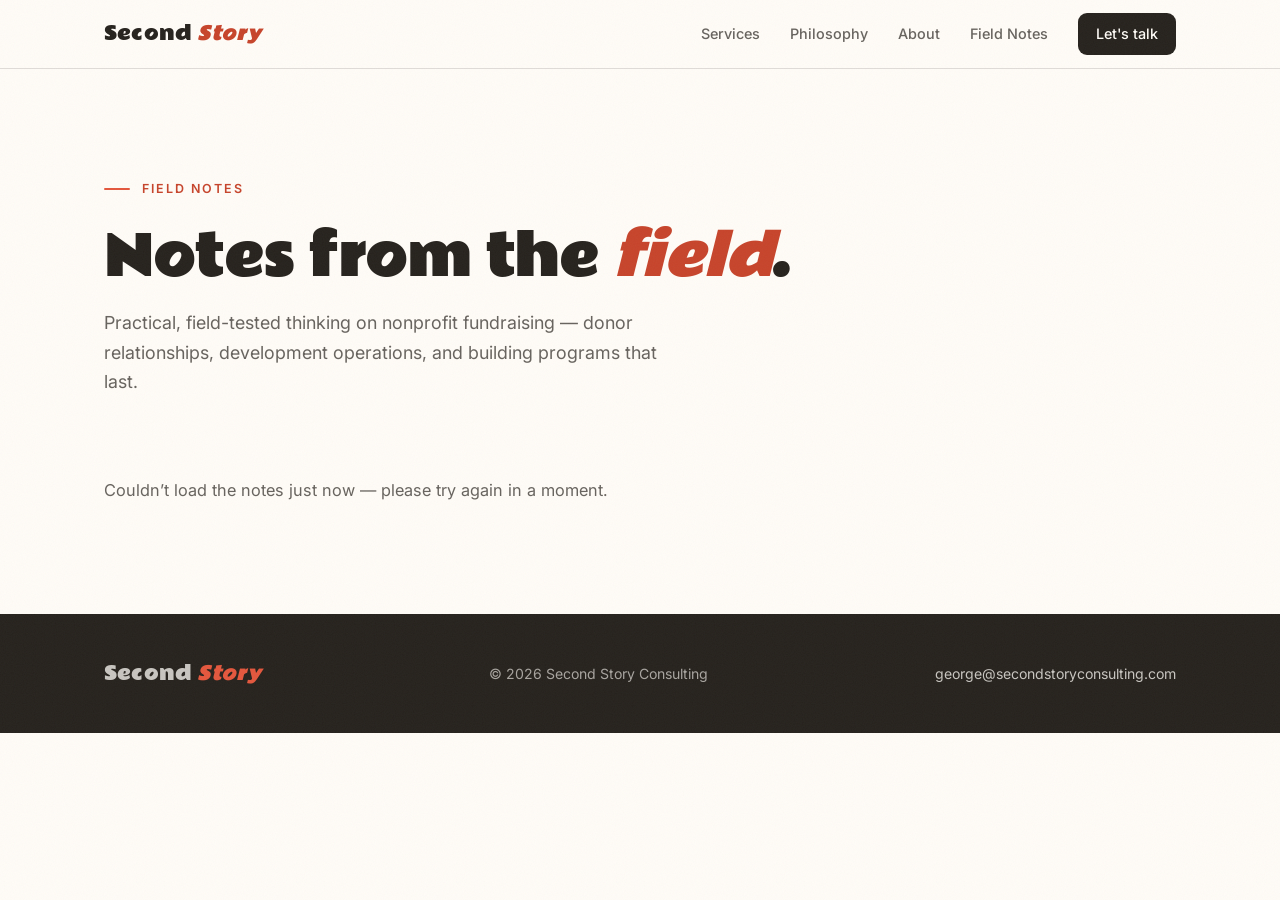
==== blog.html @ 9977c3b1 "Titles: Cooper BT stack (Rammetto One webfont fallback), retire Fraunces Co-Authored-By: Claude Fabl" ====
<!DOCTYPE html>
<html lang="en">
<head>
  <meta charset="UTF-8">
  <meta name="viewport" content="width=device-width, initial-scale=1.0">
  <title>Field Notes — Second Story Consulting</title>
  <meta name="description" content="Field notes on nonprofit fundraising from Second Story Consulting — donor relationships, development operations, and building programs that last.">

  <link rel="icon" href="data:image/svg+xml,%3Csvg xmlns='http://www.w3.org/2000/svg' viewBox='0 0 64 64'%3E%3Crect width='64' height='64' rx='14' fill='%23E4573D'/%3E%3Cpath d='M20 40c0 4.4 4.5 7 11 7 7.2 0 12-3.2 12-8.6 0-4.8-3.4-7-9.8-8.6l-3.5-.9c-4-1-5.7-2.2-5.7-4.5 0-2.7 2.7-4.4 6.8-4.4 4.3 0 6.9 1.8 7.3 4.8h5.5c-.3-5.7-5.2-9.4-12.7-9.4-7.1 0-12.2 3.6-12.2 9.2 0 4.6 3.2 6.9 9.2 8.4l3.6.9c4.4 1.1 6.2 2.3 6.2 4.8 0 2.9-3 4.7-7.5 4.7-4.7 0-7.7-1.9-8.2-5h-5.5z' fill='%23FFFCF7'/%3E%3C/svg%3E">

  <link rel="preconnect" href="https://fonts.googleapis.com">
  <link rel="preconnect" href="https://fonts.gstatic.com" crossorigin>
  <link href="https://fonts.googleapis.com/css2?family=Rammetto+One&family=Inter:wght@400;500;600&display=swap" rel="stylesheet">

  <style>
    /* Design tokens — kept in sync with index.html */
    :root {
      --paper: #FFFCF7;
      --paper-soft: #F8F2E7;
      --ink: #26221D;
      --ink-dim: rgba(38, 34, 29, 0.70);
      --ink-faint: rgba(38, 34, 29, 0.48);
      --line: rgba(38, 34, 29, 0.14);
      --coral: #E4573D;
      --coral-deep: #C7442B;
      --teal: #14766B;
      --marigold: #DE9A2E;
      --blush: #FAE7E0;
      --mint:  #E3EFE9;
      --gold:  #F8EDD5;
      --font-display: "Cooper BT", "Cooper Black", "Cooper Std", "Rammetto One", Georgia, serif;
      --font-body: "Inter", -apple-system, BlinkMacSystemFont, sans-serif;
      --container: 1120px;
      --radius: 14px;
      --radius-sm: 9px;
    }
    * { margin: 0; padding: 0; box-sizing: border-box; }
    html { scroll-behavior: smooth; }
    body {
      background: var(--paper);
      color: var(--ink);
      font-family: var(--font-body);
      font-size: 17px;
      line-height: 1.65;
      -webkit-font-smoothing: antialiased;
      overflow-x: hidden;
    }
    body::after {
      content: "";
      position: fixed;
      inset: 0;
      z-index: 200;
      pointer-events: none;
      opacity: 0.045;
      background-image: url("data:image/svg+xml,%3Csvg xmlns='http://www.w3.org/2000/svg' width='160' height='160'%3E%3Cfilter id='n'%3E%3CfeTurbulence type='fractalNoise' baseFrequency='0.9' numOctaves='2'/%3E%3C/filter%3E%3Crect width='160' height='160' filter='url(%23n)'/%3E%3C/svg%3E");
    }
    ::selection { background: var(--marigold); color: var(--ink); }
    a { color: inherit; }
    a:focus-visible, button:focus-visible { outline: 2px solid var(--coral-deep); outline-offset: 3px; }
    .container { max-width: var(--container); margin: 0 auto; padding: 0 24px; }

    .nav {
      position: fixed; top: 0; left: 0; right: 0; z-index: 100;
      backdrop-filter: blur(14px); -webkit-backdrop-filter: blur(14px);
      background: rgba(255, 252, 247, 0.82);
      border-bottom: 1px solid var(--line);
    }
    .nav-inner { display: flex; align-items: center; justify-content: space-between; height: 68px; }
    .wordmark { font-family: var(--font-display); font-weight: 500; font-size: 1.18rem; letter-spacing: 0.01em; text-decoration: none; }
    .wordmark em { font-style: italic; color: var(--coral-deep); }
    .nav-links { display: flex; align-items: center; gap: 30px; font-size: 0.9rem; font-weight: 500; }
    .nav-links a { text-decoration: none; color: var(--ink-dim); transition: color 0.2s ease; }
    .nav-links a:hover { color: var(--ink); }
    .nav-cta { color: var(--paper) !important; background: var(--ink); padding: 9px 18px; border-radius: var(--radius-sm); transition: background 0.2s ease; }
    .nav-cta:hover { background: var(--coral-deep); }

    .eyebrow {
      display: inline-flex; align-items: center; gap: 12px;
      font-size: 0.78rem; font-weight: 600; letter-spacing: 0.16em;
      text-transform: uppercase; color: var(--coral-deep); margin-bottom: 28px;
    }
    .eyebrow::before { content: ""; width: 26px; height: 2px; border-radius: 2px; background: var(--coral); }

    .page-head { padding: 170px 0 30px; }
    .page-head h1 {
      font-family: var(--font-display); font-weight: 400;
      font-size: clamp(2.4rem, 4.4vw, 3.6rem); line-height: 1.08;
      letter-spacing: -0.02em; margin-bottom: 20px; text-wrap: balance;
    }
    .page-head h1 em { font-style: italic; font-weight: 500; color: var(--coral-deep); }
    .page-head p { font-size: 1.12rem; color: var(--ink-dim); max-width: 560px; }

    .posts { padding: 50px 0 110px; }
    .post-list { display: grid; gap: 26px; max-width: 780px; }
    .post-card {
      display: block; text-decoration: none;
      background: var(--paper-soft);
      border-radius: var(--radius);
      padding: 34px 32px;
      box-shadow: 0 1px 2px rgba(38, 34, 29, 0.05), 0 14px 34px rgba(38, 34, 29, 0.10);
      transition: transform 0.15s ease-out, box-shadow 0.3s ease;
    }
    .post-card:hover {
      transform: translateY(-4px);
      box-shadow: 0 2px 4px rgba(38, 34, 29, 0.06), 0 24px 50px rgba(38, 34, 29, 0.16);
    }
    .post-card:nth-child(3n+1) { background: var(--blush); }
    .post-card:nth-child(3n+2) { background: var(--mint); }
    .post-card:nth-child(3n)   { background: var(--gold); }
    .post-date { font-size: 0.8rem; font-weight: 600; letter-spacing: 0.1em; text-transform: uppercase; color: var(--ink-faint); }
    .post-card h2 {
      font-family: var(--font-display); font-weight: 500;
      font-size: 1.5rem; line-height: 1.25; margin: 10px 0 12px;
    }
    .post-card p { color: var(--ink-dim); font-size: 0.98rem; margin-bottom: 16px; }
    .read-more {
      font-size: 0.92rem; font-weight: 500; color: var(--coral-deep);
      border-bottom: 2px solid var(--marigold); padding-bottom: 2px;
    }
    .list-note { color: var(--ink-dim); font-size: 1.02rem; max-width: 560px; }

    footer { background: var(--ink); color: rgba(255, 252, 247, 0.6); padding: 44px 0; }
    .footer-inner { display: flex; align-items: center; justify-content: space-between; gap: 16px; flex-wrap: wrap; font-size: 0.88rem; }
    footer .wordmark { color: var(--paper); }
    footer .wordmark em { color: var(--coral); }
    .footer-inner a { color: rgba(255, 252, 247, 0.75); text-decoration: none; }
    .footer-inner a:hover { color: var(--paper); }

    @media (max-width: 900px) {
      .page-head { padding: 130px 0 10px; }
      .nav-links { gap: 18px; }
      .nav-links a:not(.nav-cta) { display: none; }
    }
    @media (prefers-reduced-motion: reduce) {
      html { scroll-behavior: auto; }
      .post-card { transition: none; }
    }
  </style>
</head>
<body>

  <nav class="nav">
    <div class="container nav-inner">
      <a class="wordmark" href="index.html">Second <em>Story</em></a>
      <div class="nav-links">
        <a href="index.html#services">Services</a>
        <a href="index.html#philosophy">Philosophy</a>
        <a href="index.html#about">About</a>
        <a href="blog.html">Field Notes</a>
        <a class="nav-cta" href="index.html#contact">Let's talk</a>
      </div>
    </div>
  </nav>

  <header class="page-head">
    <div class="container">
      <span class="eyebrow">Field Notes</span>
      <h1>Notes from the <em>field</em>.</h1>
      <p>Practical, field-tested thinking on nonprofit fundraising — donor relationships, development operations, and building programs that last.</p>
    </div>
  </header>

  <section class="posts">
    <div class="container">
      <div class="post-list" id="post-list">
        <p class="list-note">Loading…</p>
      </div>
    </div>
  </section>

  <footer>
    <div class="container footer-inner">
      <a class="wordmark" href="index.html">Second <em>Story</em></a>
      <span>© 2026 Second Story Consulting</span>
      <a href="mailto:george@secondstoryconsulting.com">george@secondstoryconsulting.com</a>
    </div>
  </footer>

  <script>
    const SUPABASE_URL = "https://ftaqjencknwpdjogkabd.supabase.co";
    const SUPABASE_KEY = "sb_publishable_7B7eOMRW3UggVVGixw0RqA_dXQVs587";
    const list = document.getElementById("post-list");

    // Column-level grants mean anon must name columns explicitly — never select=*
    fetch(`${SUPABASE_URL}/rest/v1/content_items?select=title,slug,excerpt,published_at&order=published_at.desc`, {
      headers: { apikey: SUPABASE_KEY },
    })
      .then((r) => {
        if (!r.ok) throw new Error("bad response");
        return r.json();
      })
      .then((posts) => {
        if (!posts.length) {
          list.innerHTML = '<p class="list-note">The first field note is on its way. Check back soon.</p>';
          return;
        }
        list.innerHTML = "";
        for (const post of posts) {
          const card = document.createElement("a");
          card.className = "post-card";
          card.href = `post.html?slug=${encodeURIComponent(post.slug)}`;
          const date = new Date(post.published_at).toLocaleDateString("en-US", {
            year: "numeric", month: "long", day: "numeric",
          });
          const h2 = document.createElement("h2");
          h2.textContent = post.title;
          const dateEl = document.createElement("span");
          dateEl.className = "post-date";
          dateEl.textContent = date;
          const p = document.createElement("p");
          p.textContent = post.excerpt ?? "";
          const more = document.createElement("span");
          more.className = "read-more";
          more.textContent = "Read the note →";
          card.append(dateEl, h2, p, more);
          list.appendChild(card);
        }
      })
      .catch(() => {
        list.innerHTML = '<p class="list-note">Couldn’t load the notes just now — please try again in a moment.</p>';
      });
  </script>
</body>
</html>
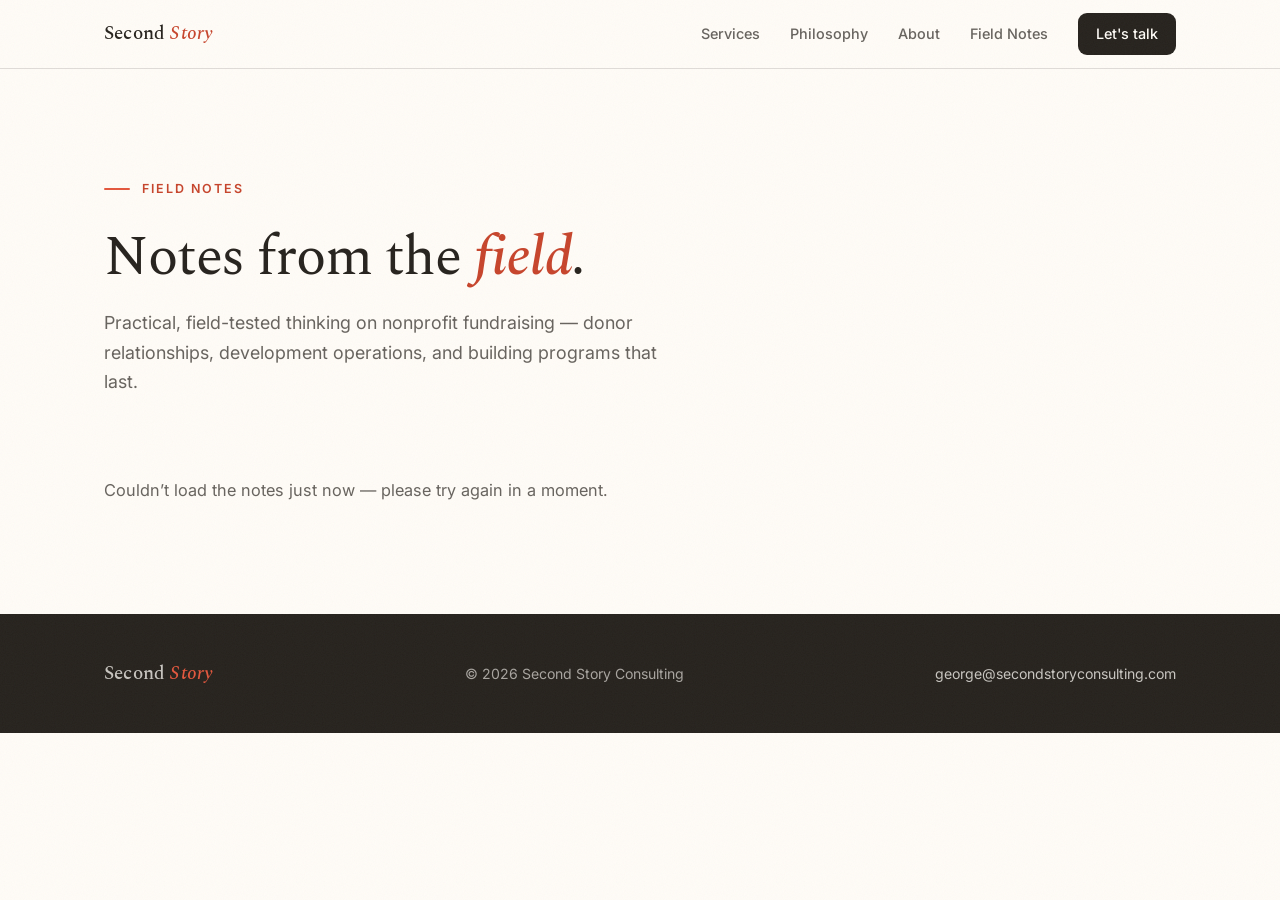
==== commit 472b9c8c: "Titles: Spectral (500-700) replaces Rammetto One as display face Co-Authored-By: Claude Fable 5 <nor" ====
--- a/blog.html
+++ b/blog.html
@@ -10,7 +10,7 @@
 
   <link rel="preconnect" href="https://fonts.googleapis.com">
   <link rel="preconnect" href="https://fonts.gstatic.com" crossorigin>
-  <link href="https://fonts.googleapis.com/css2?family=Rammetto+One&family=Inter:wght@400;500;600&display=swap" rel="stylesheet">
+  <link href="https://fonts.googleapis.com/css2?family=Spectral:wght@500;600;700&family=Inter:wght@400;500;600&display=swap" rel="stylesheet">
 
   <style>
     /* Design tokens — kept in sync with index.html */
@@ -28,7 +28,7 @@
       --blush: #FAE7E0;
       --mint:  #E3EFE9;
       --gold:  #F8EDD5;
-      --font-display: "Cooper BT", "Cooper Black", "Cooper Std", "Rammetto One", Georgia, serif;
+      --font-display: "Spectral", Georgia, serif;
       --font-body: "Inter", -apple-system, BlinkMacSystemFont, sans-serif;
       --container: 1120px;
       --radius: 14px;
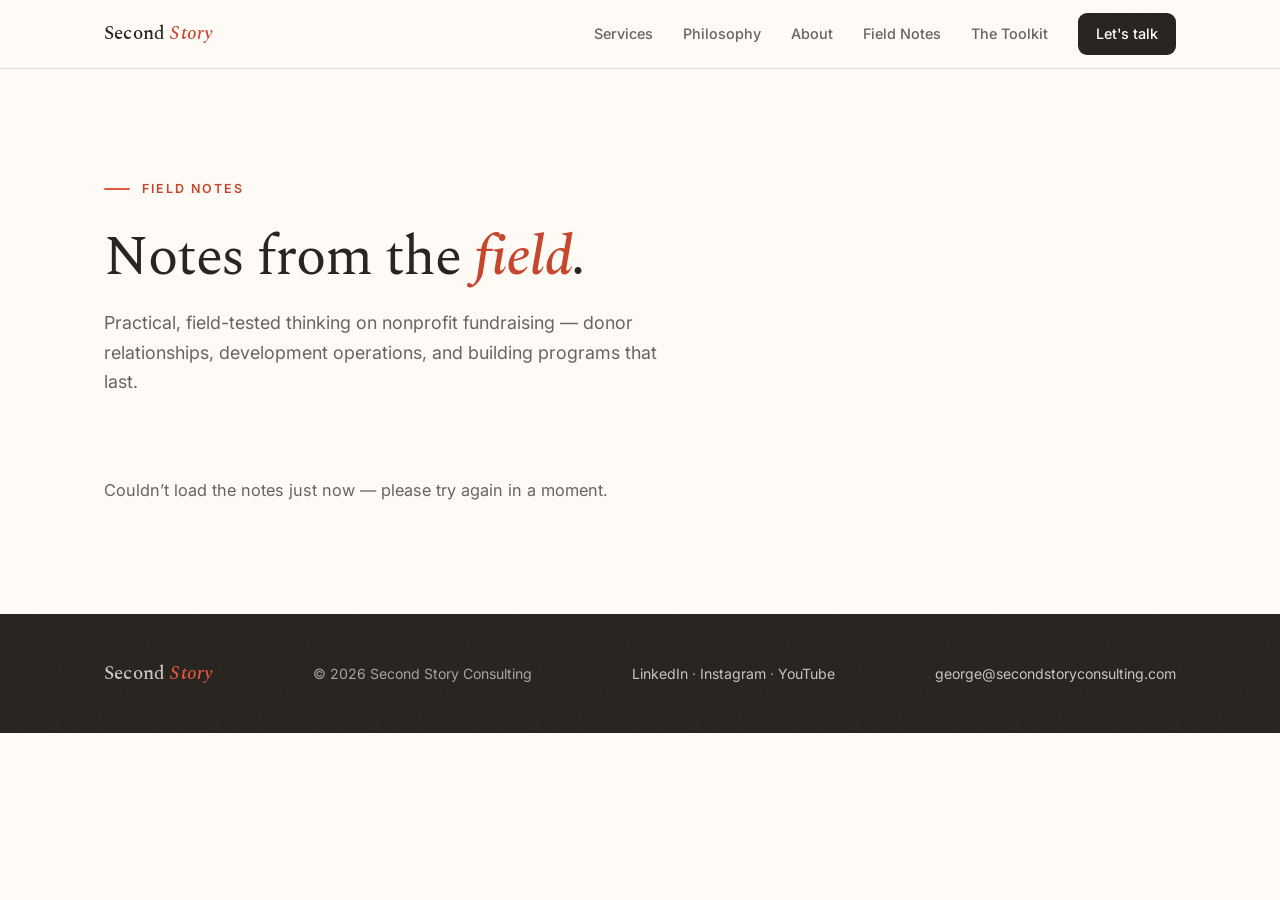
==== commit 2001b5f9: "Social links on interior page footers" ====
--- a/blog.html
+++ b/blog.html
@@ -147,6 +147,7 @@
         <a href="index.html#philosophy">Philosophy</a>
         <a href="index.html#about">About</a>
         <a href="blog.html">Field Notes</a>
+        <a href="toolkit.html">The Toolkit</a>
         <a class="nav-cta" href="index.html#contact">Let's talk</a>
       </div>
     </div>
@@ -172,6 +173,7 @@
     <div class="container footer-inner">
       <a class="wordmark" href="index.html">Second <em>Story</em></a>
       <span>© 2026 Second Story Consulting</span>
+      <span class="footer-social"><a href="https://www.linkedin.com/in/georgericciardella" target="_blank" rel="noopener">LinkedIn</a> · <a href="https://www.instagram.com/secondstoryconsulting/" target="_blank" rel="noopener">Instagram</a> · <a href="https://www.youtube.com/@SecondStoryConsulting" target="_blank" rel="noopener">YouTube</a></span>
       <a href="mailto:george@secondstoryconsulting.com">george@secondstoryconsulting.com</a>
     </div>
   </footer>
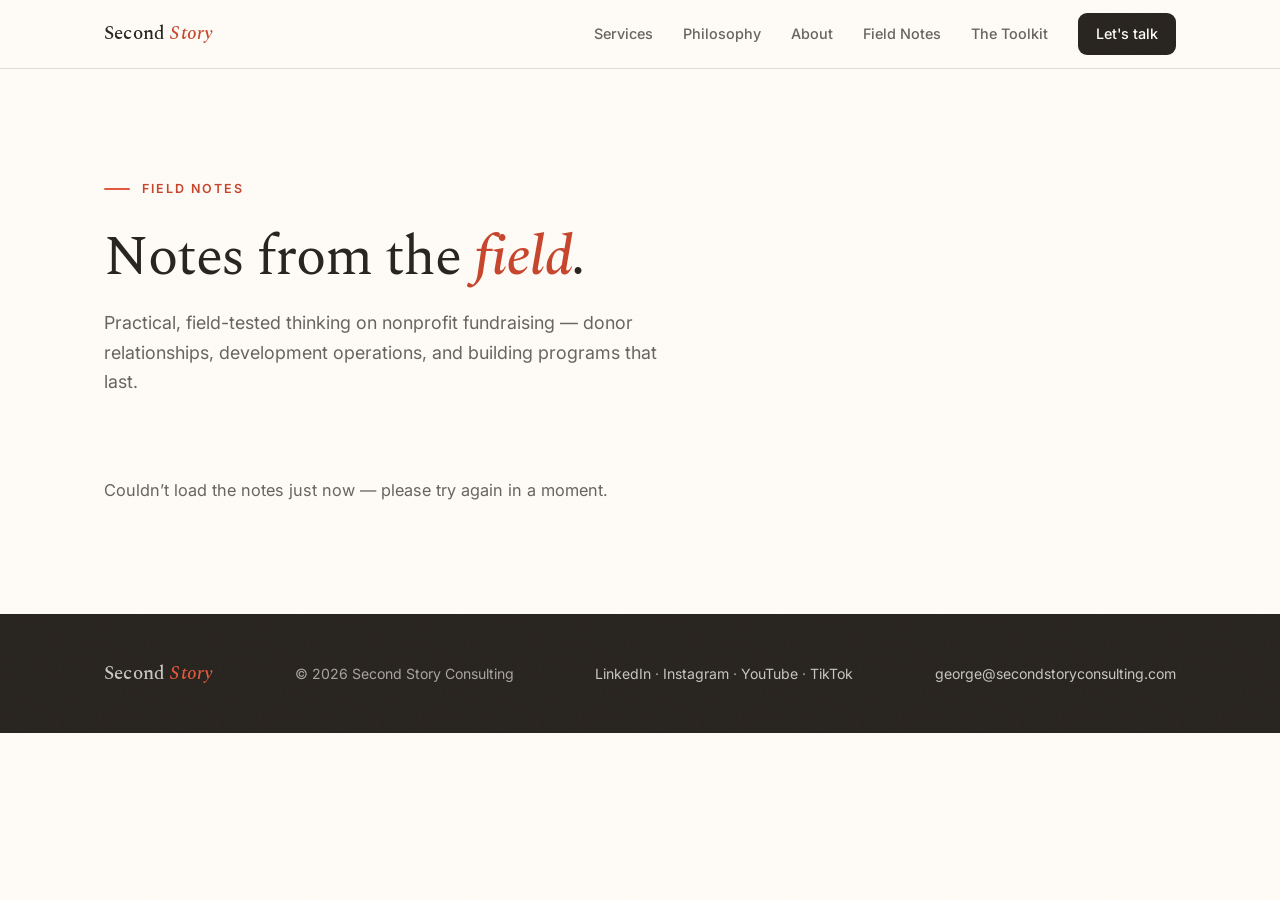
==== commit b5965925: "TikTok joins the footer social links Co-Authored-By: Claude Fable 5 <noreply@anthropic.com>" ====
--- a/blog.html
+++ b/blog.html
@@ -173,7 +173,7 @@
     <div class="container footer-inner">
       <a class="wordmark" href="index.html">Second <em>Story</em></a>
       <span>© 2026 Second Story Consulting</span>
-      <span class="footer-social"><a href="https://www.linkedin.com/in/georgericciardella" target="_blank" rel="noopener">LinkedIn</a> · <a href="https://www.instagram.com/secondstoryconsulting/" target="_blank" rel="noopener">Instagram</a> · <a href="https://www.youtube.com/@SecondStoryConsulting" target="_blank" rel="noopener">YouTube</a></span>
+      <span class="footer-social"><a href="https://www.linkedin.com/in/georgericciardella" target="_blank" rel="noopener">LinkedIn</a> · <a href="https://www.instagram.com/secondstoryconsulting/" target="_blank" rel="noopener">Instagram</a> · <a href="https://www.youtube.com/@SecondStoryConsulting" target="_blank" rel="noopener">YouTube</a> · <a href="https://www.tiktok.com/@secondstoryconsulting" target="_blank" rel="noopener">TikTok</a></span>
       <a href="mailto:george@secondstoryconsulting.com">george@secondstoryconsulting.com</a>
     </div>
   </footer>
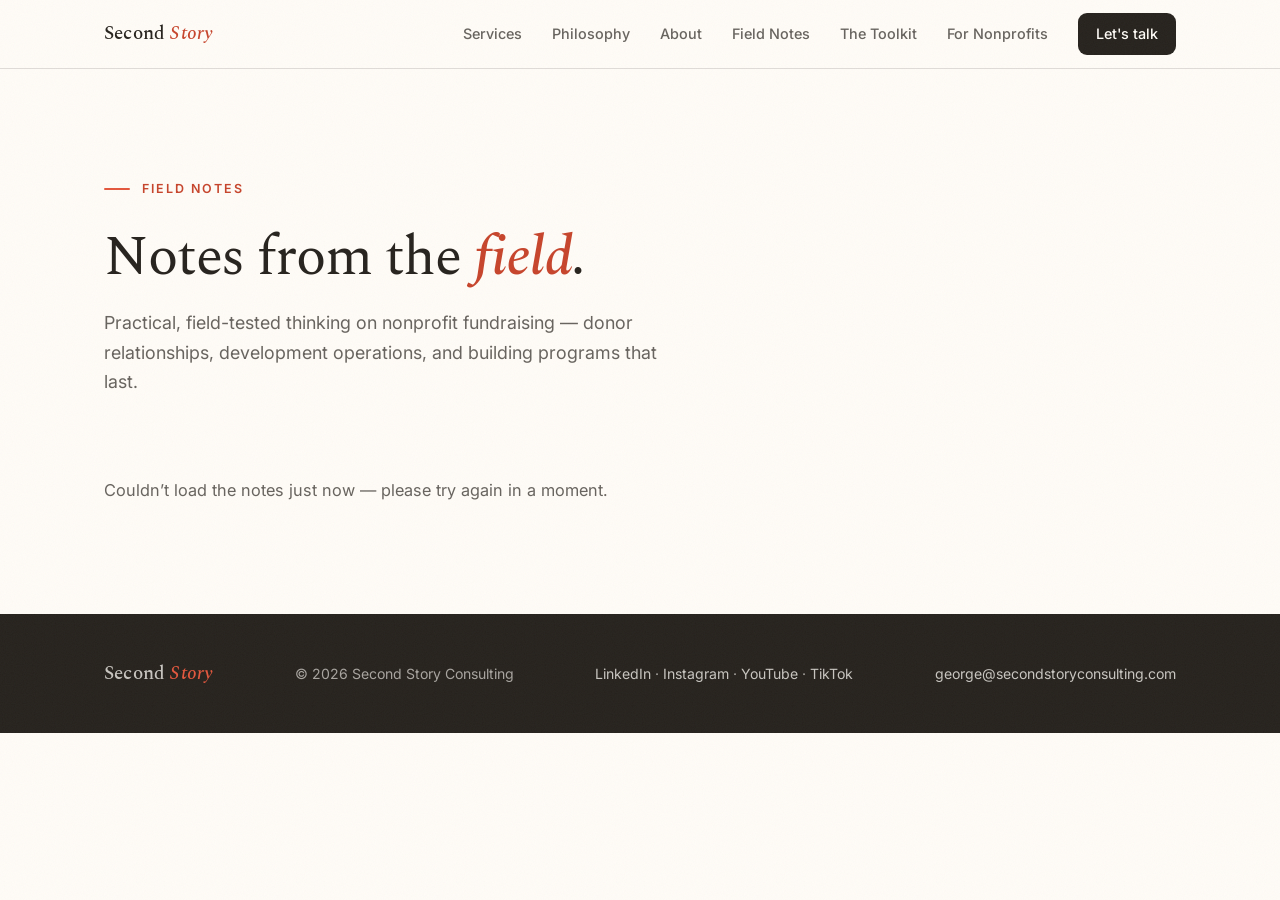
==== commit 32bca2fd: "Add For Nonprofits partners page with GiveLink Partner Spotlight; nav link on all pages Co-Authored-" ====
--- a/blog.html
+++ b/blog.html
@@ -148,6 +148,7 @@
         <a href="index.html#about">About</a>
         <a href="blog.html">Field Notes</a>
         <a href="toolkit.html">The Toolkit</a>
+        <a href="partners.html">For Nonprofits</a>
         <a class="nav-cta" href="index.html#contact">Let's talk</a>
       </div>
     </div>
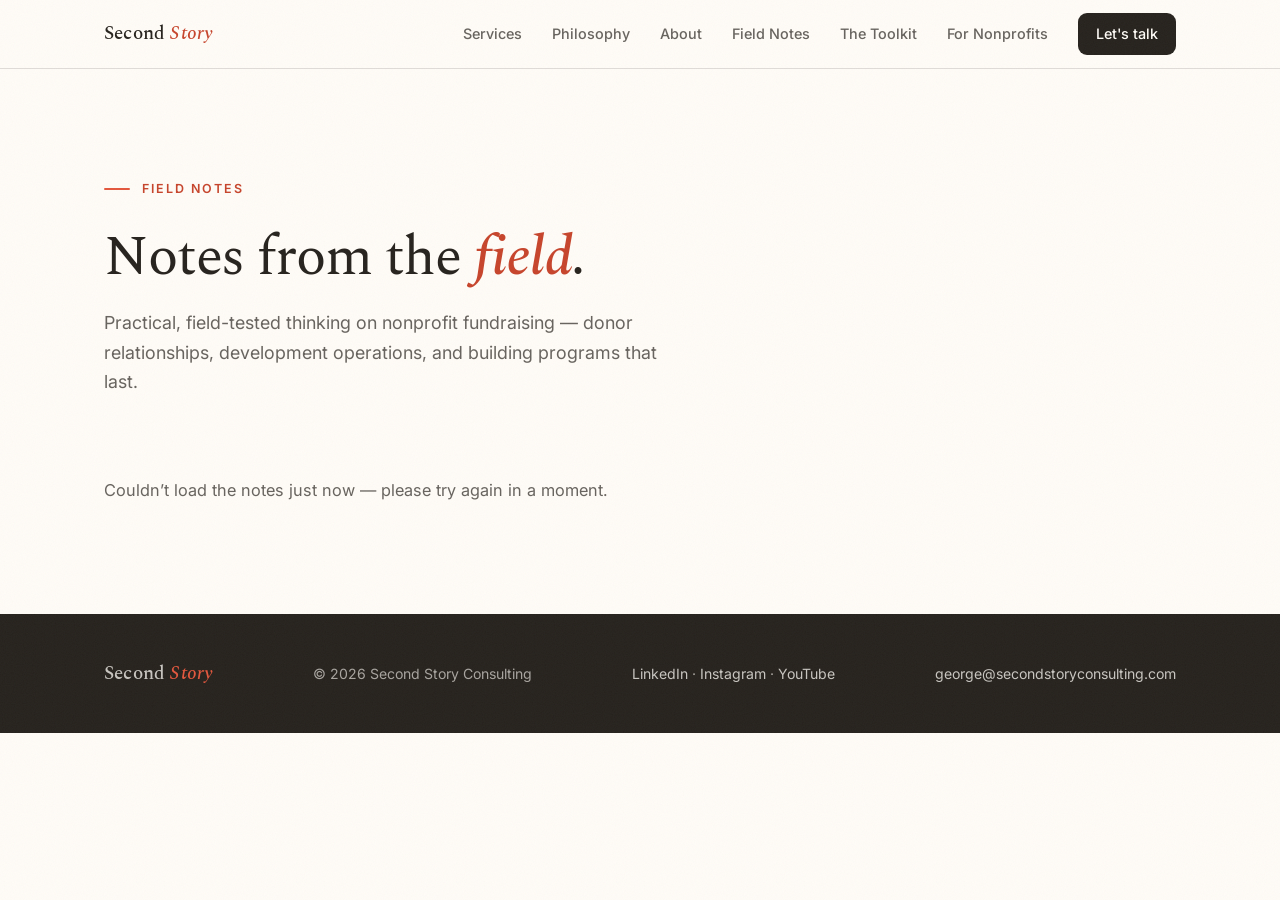
==== commit 235b45ac: "Footer: TikTok link removed from every page (George, Nov 1: not a Second Story channel) Co-Authored-" ====
--- a/blog.html
+++ b/blog.html
@@ -6,7 +6,7 @@
   <title>Field Notes — Second Story Consulting</title>
   <meta name="description" content="Field notes on nonprofit fundraising from Second Story Consulting — donor relationships, development operations, and building programs that last.">
 
-  <link rel="icon" href="data:image/svg+xml,%3Csvg xmlns='http://www.w3.org/2000/svg' viewBox='0 0 64 64'%3E%3Crect width='64' height='64' rx='14' fill='%23E4573D'/%3E%3Cpath d='M20 40c0 4.4 4.5 7 11 7 7.2 0 12-3.2 12-8.6 0-4.8-3.4-7-9.8-8.6l-3.5-.9c-4-1-5.7-2.2-5.7-4.5 0-2.7 2.7-4.4 6.8-4.4 4.3 0 6.9 1.8 7.3 4.8h5.5c-.3-5.7-5.2-9.4-12.7-9.4-7.1 0-12.2 3.6-12.2 9.2 0 4.6 3.2 6.9 9.2 8.4l3.6.9c4.4 1.1 6.2 2.3 6.2 4.8 0 2.9-3 4.7-7.5 4.7-4.7 0-7.7-1.9-8.2-5h-5.5z' fill='%23FFFCF7'/%3E%3C/svg%3E">
+  <link rel="icon" type="image/png" href="img/favicon.png">
 
   <link rel="preconnect" href="https://fonts.googleapis.com">
   <link rel="preconnect" href="https://fonts.gstatic.com" crossorigin>
@@ -174,7 +174,7 @@
     <div class="container footer-inner">
       <a class="wordmark" href="index.html">Second <em>Story</em></a>
       <span>© 2026 Second Story Consulting</span>
-      <span class="footer-social"><a href="https://www.linkedin.com/in/georgericciardella" target="_blank" rel="noopener">LinkedIn</a> · <a href="https://www.instagram.com/secondstoryconsulting/" target="_blank" rel="noopener">Instagram</a> · <a href="https://www.youtube.com/@SecondStoryConsulting" target="_blank" rel="noopener">YouTube</a> · <a href="https://www.tiktok.com/@secondstoryconsulting" target="_blank" rel="noopener">TikTok</a></span>
+      <span class="footer-social"><a href="https://www.linkedin.com/in/georgericciardella" target="_blank" rel="noopener">LinkedIn</a> · <a href="https://www.instagram.com/secondstoryconsulting/" target="_blank" rel="noopener">Instagram</a> · <a href="https://www.youtube.com/@SecondStoryConsulting" target="_blank" rel="noopener">YouTube</a></span>
       <a href="mailto:george@secondstoryconsulting.com">george@secondstoryconsulting.com</a>
     </div>
   </footer>
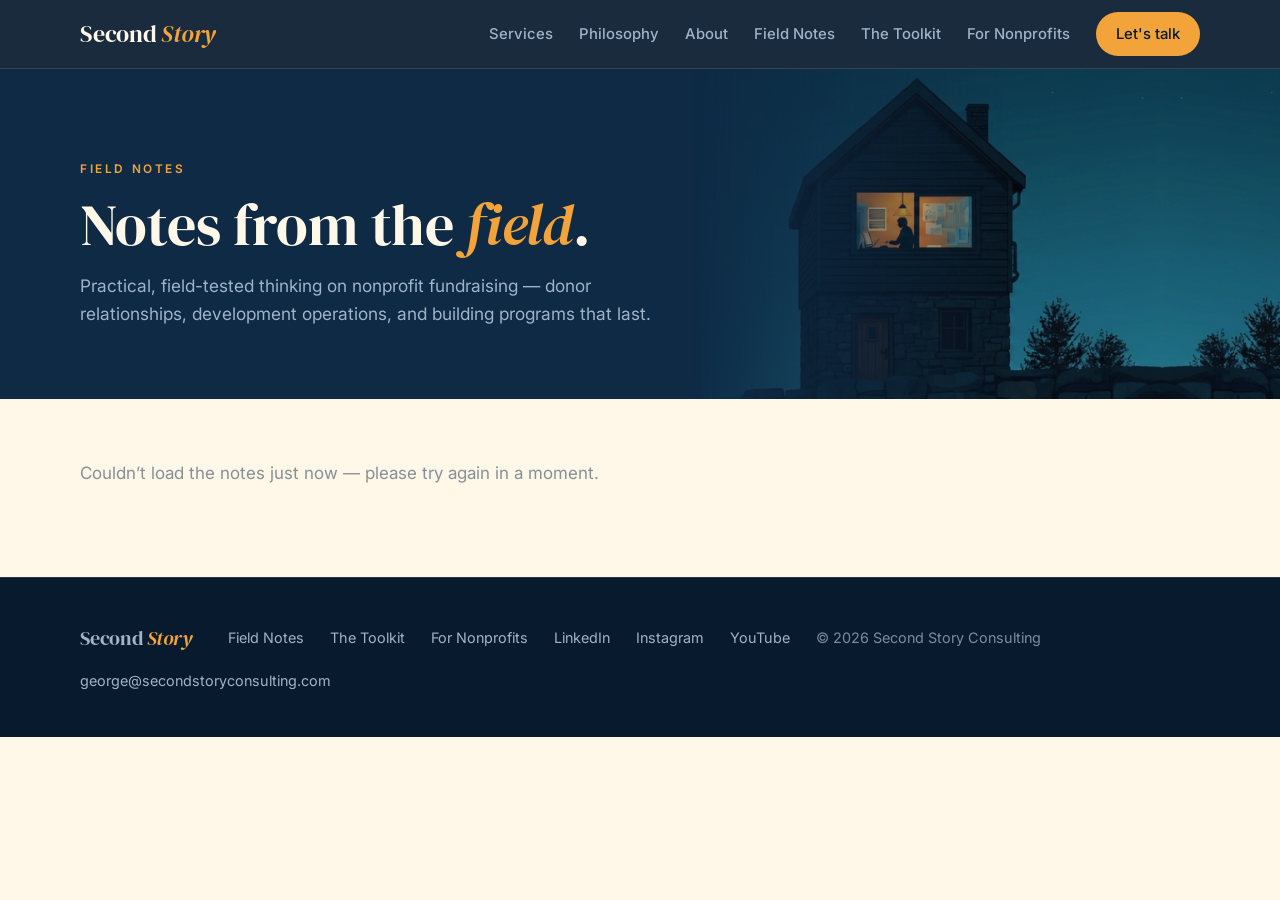
==== commit 4199f198: "Site rebuilt around the house with the light on: night and lamp palette, shared stylesheet, every pa" ====
--- a/blog.html
+++ b/blog.html
@@ -4,155 +4,28 @@
   <meta charset="UTF-8">
   <meta name="viewport" content="width=device-width, initial-scale=1.0">
   <title>Field Notes — Second Story Consulting</title>
-  <meta name="description" content="Field notes on nonprofit fundraising from Second Story Consulting — donor relationships, development operations, and building programs that last.">
-
-  <link rel="icon" type="image/png" href="img/favicon.png">
-
-  <link rel="preconnect" href="https://fonts.googleapis.com">
-  <link rel="preconnect" href="https://fonts.gstatic.com" crossorigin>
-  <link href="https://fonts.googleapis.com/css2?family=Spectral:wght@500;600;700&family=Inter:wght@400;500;600&display=swap" rel="stylesheet">
-
-  <style>
-    /* Design tokens — kept in sync with index.html */
-    :root {
-      --paper: #FFFCF7;
-      --paper-soft: #F8F2E7;
-      --ink: #26221D;
-      --ink-dim: rgba(38, 34, 29, 0.70);
-      --ink-faint: rgba(38, 34, 29, 0.48);
-      --line: rgba(38, 34, 29, 0.14);
-      --coral: #E4573D;
-      --coral-deep: #C7442B;
-      --teal: #14766B;
-      --marigold: #DE9A2E;
-      --blush: #FAE7E0;
-      --mint:  #E3EFE9;
-      --gold:  #F8EDD5;
-      --font-display: "Spectral", Georgia, serif;
-      --font-body: "Inter", -apple-system, BlinkMacSystemFont, sans-serif;
-      --container: 1120px;
-      --radius: 14px;
-      --radius-sm: 9px;
-    }
-    * { margin: 0; padding: 0; box-sizing: border-box; }
-    html { scroll-behavior: smooth; }
-    body {
-      background: var(--paper);
-      color: var(--ink);
-      font-family: var(--font-body);
-      font-size: 17px;
-      line-height: 1.65;
-      -webkit-font-smoothing: antialiased;
-      overflow-x: hidden;
-    }
-    body::after {
-      content: "";
-      position: fixed;
-      inset: 0;
-      z-index: 200;
-      pointer-events: none;
-      opacity: 0.045;
-      background-image: url("data:image/svg+xml,%3Csvg xmlns='http://www.w3.org/2000/svg' width='160' height='160'%3E%3Cfilter id='n'%3E%3CfeTurbulence type='fractalNoise' baseFrequency='0.9' numOctaves='2'/%3E%3C/filter%3E%3Crect width='160' height='160' filter='url(%23n)'/%3E%3C/svg%3E");
-    }
-    ::selection { background: var(--marigold); color: var(--ink); }
-    a { color: inherit; }
-    a:focus-visible, button:focus-visible { outline: 2px solid var(--coral-deep); outline-offset: 3px; }
-    .container { max-width: var(--container); margin: 0 auto; padding: 0 24px; }
-
-    .nav {
-      position: fixed; top: 0; left: 0; right: 0; z-index: 100;
-      backdrop-filter: blur(14px); -webkit-backdrop-filter: blur(14px);
-      background: rgba(255, 252, 247, 0.82);
-      border-bottom: 1px solid var(--line);
-    }
-    .nav-inner { display: flex; align-items: center; justify-content: space-between; height: 68px; }
-    .wordmark { font-family: var(--font-display); font-weight: 500; font-size: 1.18rem; letter-spacing: 0.01em; text-decoration: none; }
-    .wordmark em { font-style: italic; color: var(--coral-deep); }
-    .nav-links { display: flex; align-items: center; gap: 30px; font-size: 0.9rem; font-weight: 500; }
-    .nav-links a { text-decoration: none; color: var(--ink-dim); transition: color 0.2s ease; }
-    .nav-links a:hover { color: var(--ink); }
-    .nav-cta { color: var(--paper) !important; background: var(--ink); padding: 9px 18px; border-radius: var(--radius-sm); transition: background 0.2s ease; }
-    .nav-cta:hover { background: var(--coral-deep); }
-
-    .eyebrow {
-      display: inline-flex; align-items: center; gap: 12px;
-      font-size: 0.78rem; font-weight: 600; letter-spacing: 0.16em;
-      text-transform: uppercase; color: var(--coral-deep); margin-bottom: 28px;
-    }
-    .eyebrow::before { content: ""; width: 26px; height: 2px; border-radius: 2px; background: var(--coral); }
-
-    .page-head { padding: 170px 0 30px; }
-    .page-head h1 {
-      font-family: var(--font-display); font-weight: 400;
-      font-size: clamp(2.4rem, 4.4vw, 3.6rem); line-height: 1.08;
-      letter-spacing: -0.02em; margin-bottom: 20px; text-wrap: balance;
-    }
-    .page-head h1 em { font-style: italic; font-weight: 500; color: var(--coral-deep); }
-    .page-head p { font-size: 1.12rem; color: var(--ink-dim); max-width: 560px; }
-
-    .posts { padding: 50px 0 110px; }
-    .post-list { display: grid; gap: 26px; max-width: 780px; }
-    .post-card {
-      display: block; text-decoration: none;
-      background: var(--paper-soft);
-      border-radius: var(--radius);
-      padding: 34px 32px;
-      box-shadow: 0 1px 2px rgba(38, 34, 29, 0.05), 0 14px 34px rgba(38, 34, 29, 0.10);
-      transition: transform 0.15s ease-out, box-shadow 0.3s ease;
-    }
-    .post-card:hover {
-      transform: translateY(-4px);
-      box-shadow: 0 2px 4px rgba(38, 34, 29, 0.06), 0 24px 50px rgba(38, 34, 29, 0.16);
-    }
-    .post-card:nth-child(3n+1) { background: var(--blush); }
-    .post-card:nth-child(3n+2) { background: var(--mint); }
-    .post-card:nth-child(3n)   { background: var(--gold); }
-    .post-date { font-size: 0.8rem; font-weight: 600; letter-spacing: 0.1em; text-transform: uppercase; color: var(--ink-faint); }
-    .post-card h2 {
-      font-family: var(--font-display); font-weight: 500;
-      font-size: 1.5rem; line-height: 1.25; margin: 10px 0 12px;
-    }
-    .post-card p { color: var(--ink-dim); font-size: 0.98rem; margin-bottom: 16px; }
-    .read-more {
-      font-size: 0.92rem; font-weight: 500; color: var(--coral-deep);
-      border-bottom: 2px solid var(--marigold); padding-bottom: 2px;
-    }
-    .list-note { color: var(--ink-dim); font-size: 1.02rem; max-width: 560px; }
-
-    footer { background: var(--ink); color: rgba(255, 252, 247, 0.6); padding: 44px 0; }
-    .footer-inner { display: flex; align-items: center; justify-content: space-between; gap: 16px; flex-wrap: wrap; font-size: 0.88rem; }
-    footer .wordmark { color: var(--paper); }
-    footer .wordmark em { color: var(--coral); }
-    .footer-inner a { color: rgba(255, 252, 247, 0.75); text-decoration: none; }
-    .footer-inner a:hover { color: var(--paper); }
-
-    @media (max-width: 900px) {
-      .page-head { padding: 130px 0 10px; }
-      .nav-links { gap: 18px; }
-      .nav-links a:not(.nav-cta) { display: none; }
-    }
-    @media (prefers-reduced-motion: reduce) {
-      html { scroll-behavior: auto; }
-      .post-card { transition: none; }
-    }
-  </style>
+  <meta name="description" content="Practical, field-tested thinking on nonprofit fundraising from Second Story Consulting.">
+  <meta name="theme-color" content="#0E2A45">
+  <link rel="icon" href="img/favicon.png">
+  <link rel="preconnect" href="https://fonts.googleapis.com"><link rel="preconnect" href="https://fonts.gstatic.com" crossorigin><link rel="stylesheet" href="https://fonts.googleapis.com/css2?family=DM+Serif+Display:ital@0;1&family=Inter:wght@400;500;600&display=swap">
+  <link rel="stylesheet" href="css/house.css">
 </head>
 <body>
+<nav class="nav">
+  <div class="container nav-inner">
+    <a class="wordmark" href="index.html">Second <em>Story</em></a>
+    <div class="nav-links">
+      <a href="index.html#services">Services</a>
+      <a href="index.html#philosophy">Philosophy</a>
+      <a href="index.html#about">About</a>
+      <a href="blog.html">Field Notes</a>
+      <a href="toolkit.html">The Toolkit</a>
+      <a href="partners.html">For Nonprofits</a>
+      <a class="nav-cta" href="index.html#contact">Let's talk</a>
+    </div>
+  </div>
+</nav>
 
-  <nav class="nav">
-    <div class="container nav-inner">
-      <a class="wordmark" href="index.html">Second <em>Story</em></a>
-      <div class="nav-links">
-        <a href="index.html#services">Services</a>
-        <a href="index.html#philosophy">Philosophy</a>
-        <a href="index.html#about">About</a>
-        <a href="blog.html">Field Notes</a>
-        <a href="toolkit.html">The Toolkit</a>
-        <a href="partners.html">For Nonprofits</a>
-        <a class="nav-cta" href="index.html#contact">Let's talk</a>
-      </div>
-    </div>
-  </nav>
 
   <header class="page-head">
     <div class="container">
@@ -171,15 +44,19 @@
   </section>
 
   <footer>
-    <div class="container footer-inner">
-      <a class="wordmark" href="index.html">Second <em>Story</em></a>
-      <span>© 2026 Second Story Consulting</span>
-      <span class="footer-social"><a href="https://www.linkedin.com/in/georgericciardella" target="_blank" rel="noopener">LinkedIn</a> · <a href="https://www.instagram.com/secondstoryconsulting/" target="_blank" rel="noopener">Instagram</a> · <a href="https://www.youtube.com/@SecondStoryConsulting" target="_blank" rel="noopener">YouTube</a></span>
-      <a href="mailto:george@secondstoryconsulting.com">george@secondstoryconsulting.com</a>
-    </div>
-  </footer>
-
-  <script>
+  <div class="container footer-inner">
+    <a class="wordmark" href="index.html">Second <em>Story</em></a>
+    <a href="blog.html">Field Notes</a>
+    <a href="toolkit.html">The Toolkit</a>
+    <a href="partners.html">For Nonprofits</a>
+    <a href="https://www.linkedin.com/in/georgericciardella" target="_blank" rel="noopener">LinkedIn</a>
+    <a href="https://www.instagram.com/secondstoryconsulting/" target="_blank" rel="noopener">Instagram</a>
+    <a href="https://www.youtube.com/@SecondStoryConsulting" target="_blank" rel="noopener">YouTube</a>
+    <span>© 2026 Second Story Consulting</span>
+    <a href="mailto:george@secondstoryconsulting.com">george@secondstoryconsulting.com</a>
+  </div>
+</footer>
+<script>
     const SUPABASE_URL = "https://ftaqjencknwpdjogkabd.supabase.co";
     const SUPABASE_KEY = "sb_publishable_7B7eOMRW3UggVVGixw0RqA_dXQVs587";
     const list = document.getElementById("post-list");
--- a/css/house.css
+++ b/css/house.css
@@ -0,0 +1,207 @@
+/* Second Story Consulting. The house with the light on. November 2026. */
+:root{
+  --night:#0E2A45; --night-deep:#071A2E; --night-soft:#16365A; --night-line:rgba(255,247,232,0.12);
+  --lamp:#F2A33A; --lamp-soft:#FFD58A; --lamp-deep:#D98A1F;
+  --paper:#FFF7E8; --paper-soft:#F6EBD6; --paper-line:rgba(14,42,69,0.14);
+  --ink:#0E2A45; --ink-dim:rgba(14,42,69,0.72); --ink-faint:rgba(14,42,69,0.5);
+  --mist:#9FB4C7; --mist-dim:rgba(159,180,199,0.75);
+  --font-display:"DM Serif Display",Georgia,serif; --font-body:"Inter",-apple-system,BlinkMacSystemFont,sans-serif;
+  --container:1120px; --radius:16px; --radius-sm:10px;
+}
+*{margin:0;padding:0;box-sizing:border-box}
+html{scroll-behavior:smooth}
+body{background:var(--paper);color:var(--ink);font-family:var(--font-body);font-size:17px;line-height:1.65;-webkit-font-smoothing:antialiased;overflow-x:hidden}
+.container{width:min(var(--container),calc(100% - 48px));margin:0 auto}
+h1,h2,h3{font-family:var(--font-display);font-weight:400;letter-spacing:-0.01em;line-height:1.08}
+h1 em,h2 em,.wordmark em{font-style:italic;color:var(--lamp)}
+a{color:inherit}
+.eyebrow{display:inline-block;font-size:0.74rem;font-weight:600;letter-spacing:0.22em;text-transform:uppercase;color:var(--lamp-deep);margin-bottom:14px}
+.night .eyebrow,.hero .eyebrow,.page-head .eyebrow{color:var(--lamp)}
+.photo{display:block;width:100%;height:auto;border-radius:var(--radius);object-fit:cover}
+.btn-primary,.btn-ghost,.nav-cta{display:inline-block;font-weight:600;font-size:0.95rem;text-decoration:none;padding:13px 26px;border-radius:999px;transition:transform .15s ease,background .15s ease,color .15s ease}
+.btn-primary{background:var(--lamp);color:var(--night-deep)}
+.btn-primary:hover{background:var(--lamp-soft);transform:translateY(-1px)}
+.btn-ghost{color:var(--paper);border:1px solid var(--night-line)}
+.btn-ghost:hover{border-color:var(--lamp);color:var(--lamp-soft)}
+/* NAV */
+.nav{position:sticky;top:0;z-index:50;background:rgba(7,26,46,0.92);backdrop-filter:blur(10px);border-bottom:1px solid var(--night-line)}
+.nav-inner{display:flex;align-items:center;justify-content:space-between;height:68px}
+.wordmark{font-family:var(--font-display);font-size:1.5rem;color:var(--paper);text-decoration:none;letter-spacing:-0.01em}
+.nav-links{display:flex;align-items:center;gap:26px}
+.nav-links a{color:var(--mist);text-decoration:none;font-size:0.93rem;font-weight:500}
+.nav-links a:hover{color:var(--paper)}
+.nav-links .nav-cta{color:var(--night-deep);background:var(--lamp);padding:10px 20px}
+.nav-links .nav-cta:hover{background:var(--lamp-soft);color:var(--night-deep)}
+/* HERO */
+.hero{position:relative;background:var(--night);color:var(--paper);overflow:hidden;min-height:640px;display:flex;align-items:center}
+.hero-art{position:absolute;right:0;top:0;bottom:0;width:min(58%,860px);background:url('../img/house-night.png') right center/cover no-repeat}
+.hero-veil{position:absolute;inset:0;background:linear-gradient(90deg,var(--night) 0%,var(--night) 40%,rgba(14,42,69,0.72) 55%,rgba(14,42,69,0.05) 80%,rgba(14,42,69,0) 100%)}
+.hero-stars{position:absolute;inset:0;background-image:radial-gradient(rgba(255,247,232,0.35) 0.6px,transparent 0.8px);background-size:140px 140px;opacity:0.35;pointer-events:none}
+.hero .container{position:relative;z-index:2;padding:96px 0 110px}
+.hero-content{max-width:600px}
+.hero h1{font-size:clamp(2.6rem,5.4vw,4.4rem);color:var(--paper);margin:10px 0 22px}
+.hero p{font-size:1.12rem;line-height:1.6;color:var(--mist);max-width:520px;margin-bottom:34px}
+.hero-actions{display:flex;gap:14px;flex-wrap:wrap}
+/* SECTIONS */
+section{padding:92px 0}
+.night{background:var(--night);color:var(--paper)}
+.night h2,.night h3{color:var(--paper)}
+.night p{color:var(--mist)}
+.deep{background:var(--night-deep)}
+.soft{background:var(--paper-soft)}
+.section-head{max-width:640px}
+.section-head h2{font-size:clamp(2rem,3.6vw,2.9rem);margin-bottom:16px}
+.section-head p{color:var(--ink-dim);font-size:1.06rem}
+.night .section-head p{color:var(--mist)}
+.head-row{display:grid;grid-template-columns:1.25fr 0.75fr;gap:48px;align-items:center;margin-bottom:48px}
+.head-row figure{margin:0}
+.head-row .photo{aspect-ratio:4/5;box-shadow:0 20px 50px rgba(7,26,46,0.25)}
+/* CLIENTS */
+.clients{padding:48px 0;border-top:1px solid var(--night-line);border-bottom:1px solid var(--night-line)}
+.clients-head{display:flex;align-items:baseline;gap:18px;flex-wrap:wrap;margin-bottom:22px}
+.clients-head .eyebrow{margin:0}
+.clients-head p{color:var(--ink-dim);font-size:0.98rem}
+.logo-row{display:flex;align-items:center;gap:44px;flex-wrap:wrap}
+.logo-row img{height:44px;width:auto;opacity:0.85;transition:opacity .15s}
+.logo-row img.logo-tall{height:60px}
+.logo-row img.logo-wide{height:36px}
+.logo-row a:hover img{opacity:1}
+/* CARDS */
+.cards{display:grid;grid-template-columns:repeat(3,1fr);gap:22px}
+.card{background:#fff;border:1px solid var(--paper-line);border-radius:var(--radius);padding:30px 28px 26px;box-shadow:0 2px 16px rgba(14,42,69,0.05);transition:transform .15s ease,box-shadow .2s ease;position:relative;overflow:hidden}
+.card::before{content:"";position:absolute;left:0;top:0;height:4px;width:100%;background:var(--lamp)}
+.card:hover{transform:translateY(-4px);box-shadow:0 14px 34px rgba(14,42,69,0.12)}
+.card h3{font-size:1.45rem;margin:4px 0 12px}
+.card p{color:var(--ink-dim);font-size:0.98rem;margin-bottom:16px}
+.card ul{list-style:none;color:var(--ink);font-size:0.93rem}
+.card li{padding:7px 0 7px 22px;border-top:1px solid var(--paper-line);position:relative}
+.card li::before{content:"";position:absolute;left:4px;top:15px;width:7px;height:7px;border-radius:50%;background:var(--lamp)}
+.card .eyebrow{margin-bottom:6px}
+.card-wide{grid-column:span 3}
+.night .card{background:var(--night-soft);border-color:var(--night-line);color:var(--paper)}
+.night .card p,.night .card ul{color:var(--mist)}
+.night .card li{border-top-color:var(--night-line)}
+/* STEPS (philosophy) */
+.steps{display:grid;grid-template-columns:repeat(3,1fr);gap:26px;margin-top:10px}
+.step{background:var(--night-soft);border:1px solid var(--night-line);border-radius:var(--radius);padding:30px 28px}
+.step .numeral{font-family:var(--font-display);font-style:italic;font-size:2rem;color:var(--lamp);display:block;margin-bottom:8px}
+.step h3{font-size:1.45rem;margin-bottom:10px}
+.step p{color:var(--mist);font-size:0.98rem}
+.philosophy-credit{margin-top:34px;color:var(--mist-dim);font-size:0.9rem}
+/* ABOUT */
+.about-grid{display:grid;grid-template-columns:0.9fr 1.1fr;gap:48px;align-items:start;margin-top:42px}
+.profile-card{background:#fff;border:1px solid var(--paper-line);border-radius:var(--radius);padding:22px;box-shadow:0 2px 16px rgba(14,42,69,0.05)}
+.profile-photo{aspect-ratio:3/4}
+.profile-card h3{font-size:1.5rem;margin:18px 0 2px}
+.profile-card .role{color:var(--ink-faint);font-size:0.92rem;margin-bottom:16px}
+.profile-stats{display:grid;grid-template-columns:repeat(3,1fr);gap:12px;border-top:1px solid var(--paper-line);padding-top:16px}
+.stat-num{display:block;font-family:var(--font-display);font-size:1.8rem;color:var(--night);line-height:1}
+.stat-label{display:block;font-size:0.76rem;color:var(--ink-faint);line-height:1.3;margin-top:6px}
+.about-body p{color:var(--ink-dim);margin-bottom:18px;font-size:1.04rem}
+.about-body strong{color:var(--ink)}
+.pull-quote{font-family:var(--font-display);font-style:italic;font-size:1.5rem;line-height:1.35;color:var(--night);border-left:3px solid var(--lamp);padding:6px 0 6px 22px;margin:26px 0}
+/* TOOLKIT TEASER */
+.teaser{background:var(--night-deep);color:var(--paper);position:relative;overflow:hidden}
+.teaser::after{content:"";position:absolute;right:-10%;top:-20%;width:520px;height:520px;border-radius:50%;background:radial-gradient(circle,rgba(242,163,58,0.22) 0%,rgba(242,163,58,0.06) 45%,rgba(242,163,58,0) 70%)}
+.teaser .container{position:relative;z-index:1}
+.teaser h2{color:var(--paper)}
+.teaser p{color:var(--mist)}
+.teaser .btn-primary{margin-top:8px}
+/* CONTACT */
+.contact-grid{display:grid;grid-template-columns:1fr 1fr;gap:56px;align-items:start}
+.contact h2{font-size:clamp(2rem,3.6vw,2.9rem);margin-bottom:16px}
+.contact-blurb p{color:var(--ink-dim);margin-bottom:18px}
+.contact-alt a{color:var(--night);font-weight:500}
+.contact-photo{margin-top:26px}
+.contact-photo .photo{aspect-ratio:4/3}
+.form-card{background:#fff;border:1px solid var(--paper-line);border-radius:var(--radius);padding:34px 32px;box-shadow:0 10px 36px rgba(14,42,69,0.08)}
+.field{margin-bottom:18px}
+.field label{display:block;font-size:0.84rem;font-weight:600;color:var(--night);margin-bottom:7px}
+.label-hint{font-weight:400;color:var(--ink-faint)}
+.field input,.field textarea{width:100%;font:inherit;font-size:0.98rem;padding:12px 14px;border:1px solid var(--paper-line);border-radius:var(--radius-sm);background:var(--paper);color:var(--ink)}
+.field input:focus,.field textarea:focus{outline:none;border-color:var(--lamp);box-shadow:0 0 0 3px rgba(242,163,58,0.25)}
+.field textarea{min-height:130px;resize:vertical}
+.form-note{margin-top:14px;font-size:0.9rem;min-height:1.2em}
+.form-note.ok{color:#2E7D5B}.form-note.err{color:#B33A2B}
+/* PAGE HEAD (inner pages) */
+.page-head{background:var(--night);color:var(--paper);padding:84px 0 70px;position:relative;overflow:hidden}
+.page-head::after{content:"";position:absolute;right:0;top:0;bottom:0;width:46%;background:url('../img/banner-lit-window.png') right center/cover no-repeat;opacity:0.9;-webkit-mask-image:linear-gradient(90deg,transparent 0%,#000 55%);mask-image:linear-gradient(90deg,transparent 0%,#000 55%)}
+.page-head .container{position:relative;z-index:1;max-width:760px;margin-left:max(24px,calc((100% - var(--container))/2))}
+.page-head h1{font-size:clamp(2.4rem,4.6vw,3.6rem);color:var(--paper);margin-bottom:16px}
+.page-head p{color:var(--mist);font-size:1.08rem;max-width:620px}
+/* POSTS */
+.posts{padding:60px 0 90px}
+.post-list{display:grid;gap:18px;max-width:800px}
+.post-card{display:block;text-decoration:none;background:#fff;border:1px solid var(--paper-line);border-radius:var(--radius);padding:28px 30px;transition:transform .15s,box-shadow .2s}
+.post-card:hover{transform:translateY(-3px);box-shadow:0 14px 34px rgba(14,42,69,0.12)}
+.post-date{display:block;font-size:0.8rem;letter-spacing:0.12em;text-transform:uppercase;color:var(--lamp-deep);font-weight:600;margin-bottom:8px}
+.post-card h2{font-size:1.6rem;margin-bottom:8px}
+.post-card p{color:var(--ink-dim)}
+.read-more{display:inline-block;margin-top:12px;font-weight:600;color:var(--night);font-size:0.92rem}
+.list-note{color:var(--ink-faint)}
+/* ARTICLE */
+article{padding:70px 0 90px}
+.article-inner{max-width:720px}
+.article-inner .eyebrow{text-decoration:none}
+.article-inner h1{font-size:clamp(2.2rem,4vw,3.2rem);margin:8px 0 28px}
+.post-body{font-size:1.08rem;color:var(--ink)}
+.post-body p,.post-body ul,.post-body ol{margin-bottom:20px}
+.post-body h2{font-size:1.8rem;margin:38px 0 12px}
+.post-body h3{font-size:1.35rem;margin:28px 0 10px}
+.post-body blockquote{border-left:3px solid var(--lamp);padding-left:20px;color:var(--ink-dim);font-style:italic;margin:24px 0}
+.post-body a{color:var(--night);text-decoration:underline;text-decoration-color:var(--lamp)}
+.post-body li{margin-left:22px}
+.back-link{display:inline-block;margin-top:36px;color:var(--night);font-weight:600;text-decoration:none}
+.state-note{color:var(--ink-faint)}
+/* PARTNERS */
+.spotlight{background:#fff;border:1px solid var(--paper-line);border-radius:var(--radius);padding:44px 48px;box-shadow:0 3px 22px rgba(14,42,69,0.06);max-width:820px}
+.spotlight .pill{display:inline-block;font-size:0.72rem;font-weight:600;letter-spacing:0.18em;text-transform:uppercase;color:var(--night-deep);background:var(--lamp);padding:6px 14px;border-radius:999px}
+.spotlight h2{font-size:2rem;margin:20px 0 4px}
+.spotlight .sub{color:var(--ink-faint);font-size:0.95rem;margin-bottom:22px}
+.spotlight .sub a,.spotlight .disclosure a{color:var(--night);text-decoration:underline;text-decoration-color:var(--lamp)}
+.spotlight p{color:var(--ink-dim);line-height:1.7;margin-bottom:16px}
+.spotlight p strong{color:var(--ink)}
+.spotlight .btn-primary{margin-top:8px}
+.spotlight .disclosure{color:var(--ink-faint);font-size:0.85rem;margin-top:28px;border-top:1px solid var(--paper-line);padding-top:18px}
+.page-note{color:var(--ink-faint);font-size:0.9rem;margin-top:34px;max-width:720px}
+/* SHOP */
+.shop{padding:60px 0 90px}
+.shop .card .nav-cta{margin-top:6px;color:var(--night-deep);background:var(--lamp)}
+.shop .card .nav-cta:hover{background:var(--lamp-soft)}
+/* FOOTER */
+footer{background:var(--night-deep);color:var(--mist);padding:44px 0;border-top:1px solid var(--night-line)}
+.footer-inner{display:flex;flex-wrap:wrap;align-items:center;gap:14px 26px;font-size:0.9rem}
+.footer-inner a{color:var(--mist);text-decoration:none}
+.footer-inner a:hover{color:var(--paper)}
+.footer-inner .wordmark{font-size:1.25rem;margin-right:10px}
+.footer-inner span{color:var(--mist-dim)}
+/* REVEAL */
+.reveal{opacity:0;transform:translateY(16px);transition:opacity .6s ease,transform .6s ease}
+.reveal.in{opacity:1;transform:none}
+@media (prefers-reduced-motion:reduce){.reveal{opacity:1;transform:none;transition:none}}
+/* RESPONSIVE */
+@media (max-width:980px){
+  .cards,.steps{grid-template-columns:repeat(2,1fr)}
+  .card-wide{grid-column:span 2}
+  .head-row,.about-grid,.contact-grid{grid-template-columns:1fr}
+  .head-row figure{max-width:420px}
+  .hero-art{width:70%;opacity:0.6}
+}
+@media (max-width:720px){
+  body{font-size:16px}
+  section{padding:68px 0}
+  .nav-links a:not(.nav-cta){display:none}
+  .hero{min-height:0;display:flex;flex-direction:column}
+  .hero .container{padding:64px 0 36px;order:1}
+  .hero-content{max-width:100%}
+  .hero h1{font-size:2.5rem}
+  .hero-stars{order:0}
+  .hero-veil{display:none}
+  .hero-art{position:relative;order:2;width:100%;height:320px;background-position:center 30%;background-size:cover;-webkit-mask-image:linear-gradient(180deg,transparent 0%,#000 30%);mask-image:linear-gradient(180deg,transparent 0%,#000 30%)}
+  .cards,.steps{grid-template-columns:1fr}
+  .card-wide{grid-column:span 1}
+  .profile-stats{grid-template-columns:repeat(3,1fr)}
+  .page-head::after{display:none}
+  .spotlight{padding:30px 24px}
+  .form-card{padding:26px 22px}
+}
